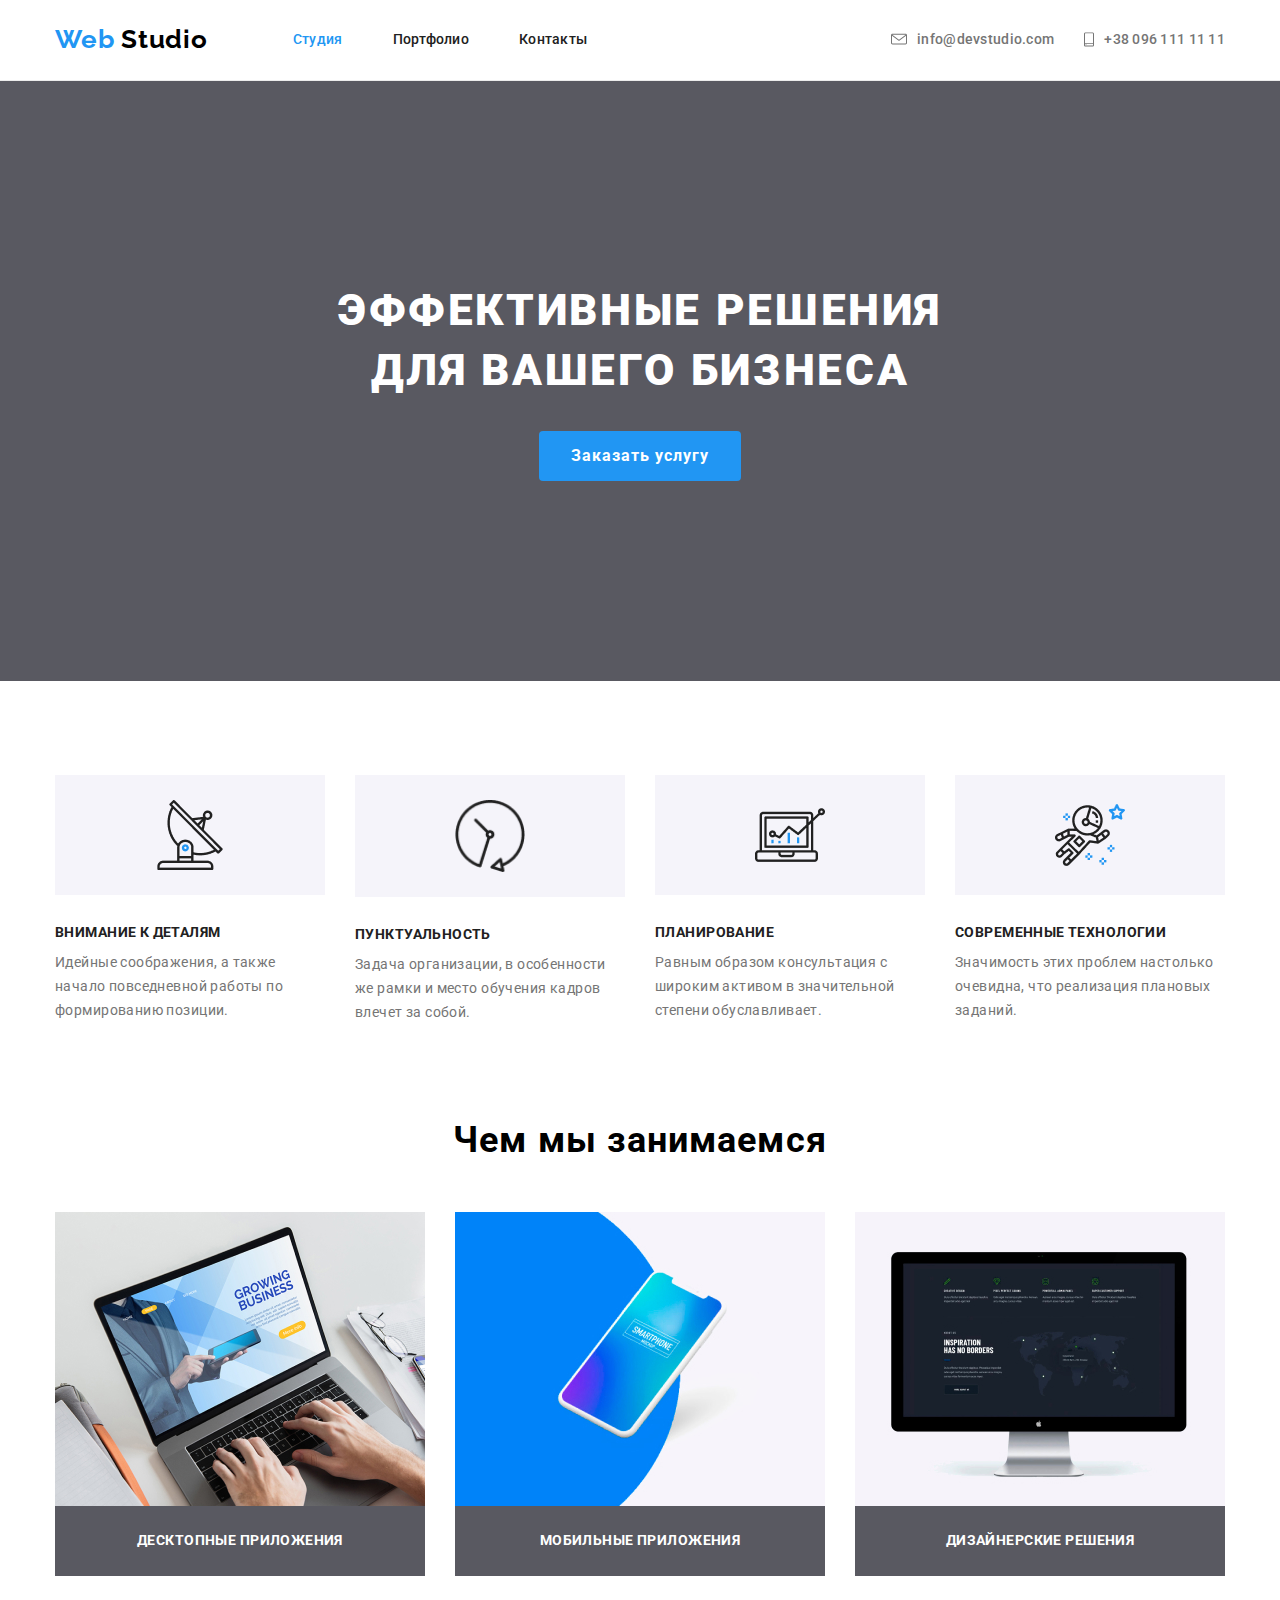
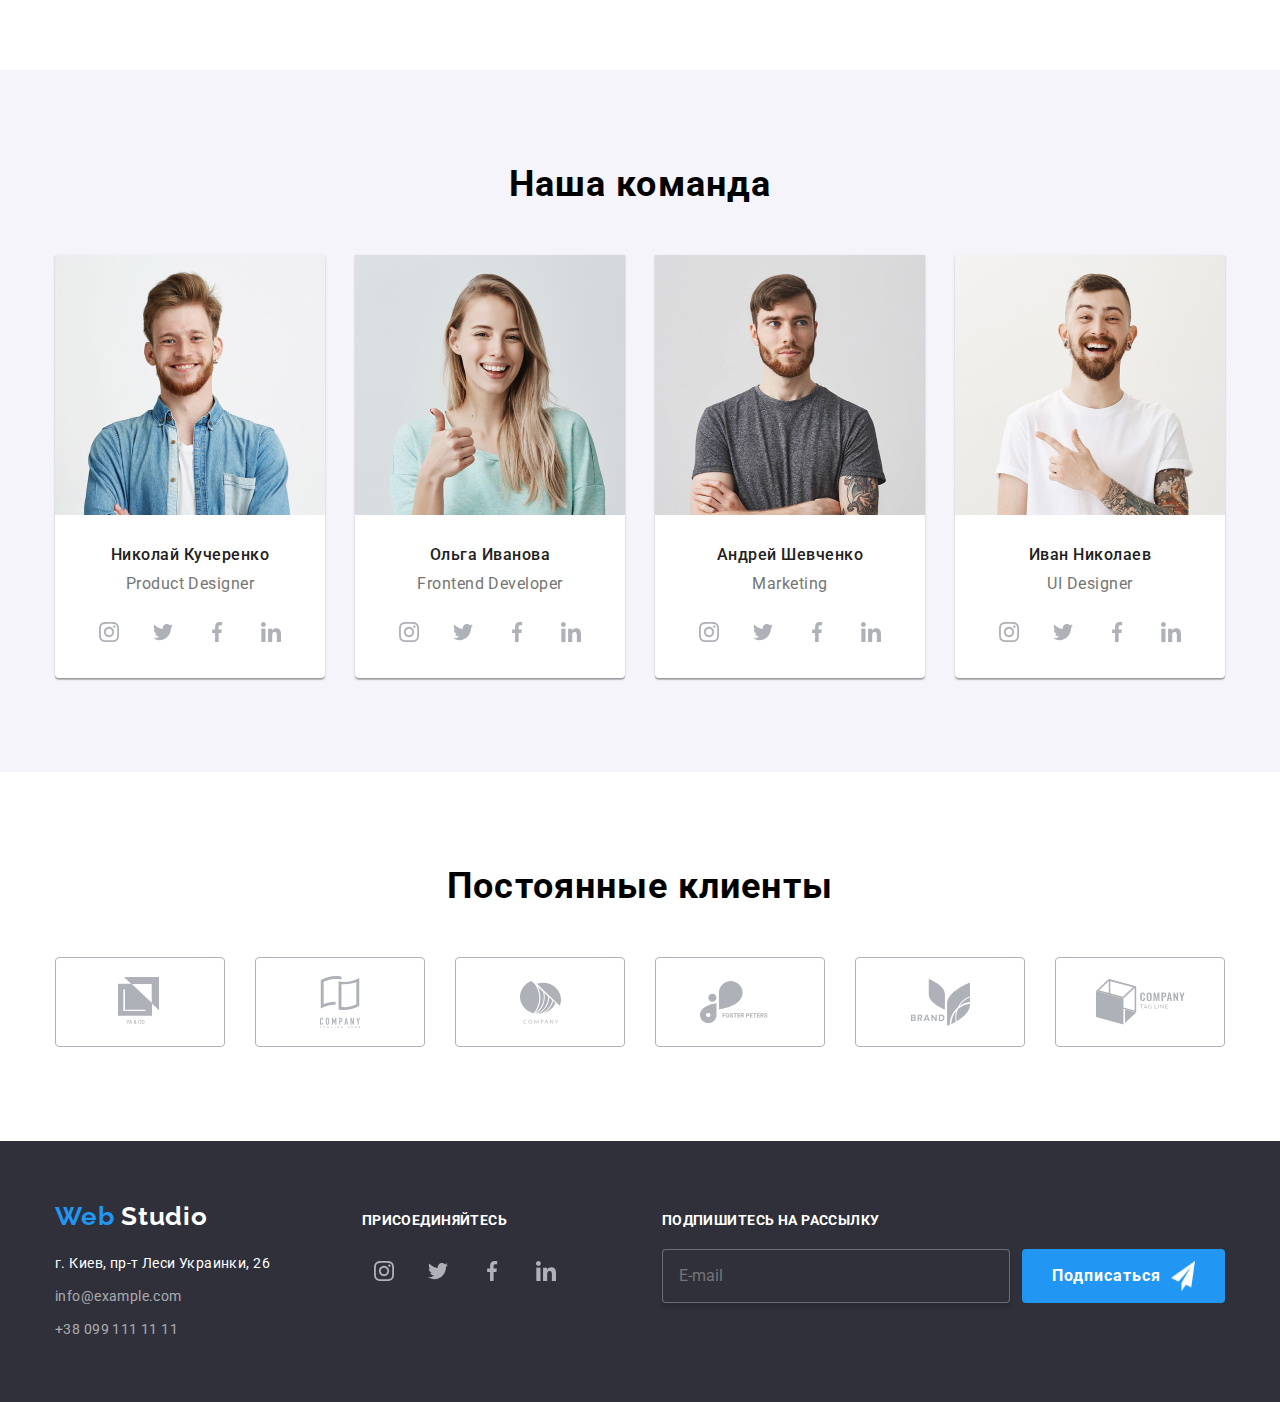
==== index.html @ 5682bfa0 "init with hw-03" ====
<!DOCTYPE html>
<html lang="ru">
  <head>
    <meta charset="UTF-8" />
    <meta name="viewport" content="width=device-width, initial-scale=1.0" />
    <title>Веб-студия</title>
    <link
      href="https://fonts.googleapis.com/css2?family=Raleway:wght@700&family=Roboto:wght@400;500;700;900&display=swap"
      rel="stylesheet"
    />
    <link
      rel="stylesheet"
      href="https://cdnjs.cloudflare.com/ajax/libs/modern-normalize/0.7.0/modern-normalize.min.css"
    />
    <!-- <link rel="stylesheet" href="./css/normalize.css" /> -->
    <link rel="stylesheet" href="./css/styles.css" />
  </head>
  <body>
    <!-- ANCHOR Шапка сайта -->
    <header class="page-header">
      <div class="container">
        <nav class="nav">
          <a class="logo" href="./index.html" lang="en"
            ><span class="begin">Web</span><span class="end"> Studio</span></a
          >
          <ul class="site list">
            <li class="item">
              <a class="link current" href="./index.html">Студия</a>
            </li>
            <li class="item">
              <a class="link" href="./portfolio.html">Портфолио</a>
            </li>
            <li class="item"><a class="link" href="#">Контакты</a></li>
          </ul>
        </nav>
        <div class="contacts-list">
          <ul class="list">
            <li class="address-item">
              <address>
                <a class="link contacts" href="mailto:info@devstudio.com">
                  <img
                    class="address-icon"
                    src="./images/nav/envelope.svg"
                    alt="Почта"
                  />
                  info@devstudio.com
                </a>
              </address>
            </li>
            <li class="address-item">
              <address>
                <a class="link contacts" href="tel:+380961111111">
                  <img
                    class="address-icon"
                    src="./images/nav/smartphone.svg"
                    alt="Телефон"
                  />
                  +38 096 111 11 11
                </a>
              </address>
            </li>
          </ul>
        </div>
      </div>
    </header>

    <main>
      <!-- ANCHOR Герой -->
      <section class="hero">
        <div>
          <h1 class="hero-title">
            Эффективные решения<br />
            для вашего бизнеса
          </h1>

          <div class="btn-order">
            <a class="btn" href="#">Заказать услугу</a>
          </div>
        </div>
      </section>

      <!-- ANCHOR Особенности -->
      <section class="feature">
        <h2 hidden>Особеннности</h2>
        <ul class="list">
          <li class="item">
            <div class="container-icon">
              <img
                src="./images/features/antenna.png"
                alt="Антена"
                width="70"
                height="70"
              />
            </div>

            <h3 class="title">Внимание к деталям</h3>
            <p class="desc">
              Идейные соображения, а также начало повседневной работы по
              формированию позиции.
            </p>
          </li>
          <li class="item">
            <div class="container-icon">
              <img
                src="./images/features/vector.png"
                alt="Вектор времени"
                width="70"
                height="70"
              />
            </div>

            <h3 class="title">Пунктуальность</h3>
            <p class="desc">
              Задача организации, в особенности же рамки и место обучения кадров
              влечет за собой.
            </p>
          </li>
          <li class="item">
            <div class="container-icon">
              <img
                src="./images/features/diagram.png"
                alt="Диаграмма"
                width="70"
                height="70"
              />
            </div>

            <h3 class="title">Планирование</h3>
            <p class="desc">
              Равным образом консультация с широким активом в значительной
              степени обуславливает.
            </p>
          </li>
          <li class="item">
            <div class="container-icon">
              <img
                src="./images/features/astronaut.png"
                alt="Астронавт"
                width="70"
                height="70"
              />
            </div>

            <h3 class="title">Современные технологии</h3>
            <p class="desc">
              Значимость этих проблем настолько очевидна, что реализация
              плановых заданий.
            </p>
          </li>
        </ul>
      </section>

      <!-- ANCHOR Чем мы занимаемся -->
      <section class="what-we-do section">
        <h2 class="title">Чем мы занимаемся</h2>
        <ul class="list">
          <li class="item">
            <a class="link" href="#">
              <img
                src="./images/projects/desctop.jpg"
                alt="Человек работающий за портативным компьютером"
              />
              <h3 class="caption">Десктопные приложения</h3>
            </a>
          </li>
          <li class="item">
            <a class="link" href="#">
              <img src="./images/projects/mobile.jpg" alt="Смартфон" />
              <h3 class="caption">Мобильные приложения</h3>
            </a>
          </li>
          <li class="item">
            <a class="link" href="#">
              <img
                src="./images/projects/design.jpg"
                alt="Монитор с изображением макета"
              />
              <h3 class="caption">Дизайнерские решения</h3>
            </a>
          </li>
        </ul>
      </section>

      <!-- ANCHOR Наша команда -->
      <section class="our-team section">
        <div class="container">
          <h2 class="title">Наша команда</h2>
          <ul class="list">
            <li class="item-member">
              <img
                class="photo"
                src="./images/team/kucherenko.jpg"
                alt="Фото участника команды"
                width="270"
                height="260"
              />
              <p class="name">Николай Кучеренко</p>
              <p class="occupation" lang="en">Product Designer</p>
              <ul class="networks list">
                <li class="item">
                  <a href="#">
                    <img
                      class="network-icon"
                      src="./images/temp-icons/instagram.svg"
                      alt="Иконка инстаграм"
                    />
                  </a>
                </li>
                <li class="item">
                  <a href="#">
                    <img
                      class="network-icon"
                      src="./images/temp-icons/twitter.svg"
                      alt="Иконка твиттер"
                    />
                  </a>
                </li>
                <li class="item">
                  <a href="#">
                    <img
                      class="network-icon"
                      src="./images/temp-icons/facebook.svg"
                      alt="Иконка фейсбук"
                    />
                  </a>
                </li>
                <li class="item">
                  <a href="#">
                    <img
                      class="network-icon"
                      src="./images/temp-icons/linkedin.svg"
                      alt="Иконка линкедин"
                    />
                  </a>
                </li>
              </ul>
            </li>
            <li class="item-member">
              <img
                class="photo"
                src="./images/team/ivanova.jpg"
                alt="Фото участника команды"
                width="270"
                height="260"
              />
              <p class="name">Ольга Иванова</p>
              <p class="occupation" lang="en">Frontend Developer</p>
              <ul class="networks list">
                <li class="item">
                  <a href="#">
                    <img
                      class="network-icon"
                      src="./images/temp-icons/instagram.svg"
                      alt="Иконка инстаграм"
                    />
                  </a>
                </li>
                <li class="item">
                  <a href="#">
                    <img
                      class="network-icon"
                      src="./images/temp-icons/twitter.svg"
                      alt="Иконка твиттер"
                    />
                  </a>
                </li>
                <li class="item">
                  <a href="#">
                    <img
                      class="network-icon"
                      src="./images/temp-icons/facebook.svg"
                      alt="Иконка фейсбук"
                    />
                  </a>
                </li>
                <li class="item">
                  <a href="#">
                    <img
                      class="network-icon"
                      src="./images/temp-icons/linkedin.svg"
                      alt="Иконка линкедин"
                    />
                  </a>
                </li>
              </ul>
            </li>
            <li class="item-member">
              <img
                class="photo"
                src="./images/team/shevchenko.jpg"
                alt="Фото участника команды"
                width="270"
                height="260"
              />
              <p class="name">Андрей Шевченко</p>
              <p class="occupation" lang="en">Marketing</p>
              <ul class="networks list">
                <li class="item">
                  <a href="#">
                    <img
                      class="network-icon"
                      src="./images/temp-icons/instagram.svg"
                      alt="Иконка инстаграм"
                    />
                  </a>
                </li>
                <li class="item">
                  <a href="#">
                    <img
                      class="network-icon"
                      src="./images/temp-icons/twitter.svg"
                      alt="Иконка твиттер"
                    />
                  </a>
                </li>
                <li class="item">
                  <a href="#">
                    <img
                      class="network-icon"
                      src="./images/temp-icons/facebook.svg"
                      alt="Иконка фейсбук"
                    />
                  </a>
                </li>
                <li class="item">
                  <a href="#">
                    <img
                      class="network-icon"
                      src="./images/temp-icons/linkedin.svg"
                      alt="Иконка линкедин"
                    />
                  </a>
                </li>
              </ul>
            </li>
            <li class="item-member">
              <img
                class="photo"
                src="./images/team/nikolaev.jpg"
                alt="Фото участника команды"
                width="270"
                height="260"
              />
              <p class="name">Иван Николаев</p>
              <p class="occupation" lang="en">UI Designer</p>
              <ul class="networks list">
                <li class="item">
                  <a href="#">
                    <img
                      class="network-icon"
                      src="./images/temp-icons/instagram.svg"
                      alt="Иконка инстаграм"
                    />
                  </a>
                </li>
                <li class="item">
                  <a href="#">
                    <img
                      class="network-icon"
                      src="./images/temp-icons/twitter.svg"
                      alt="Иконка твиттер"
                    />
                  </a>
                </li>
                <li class="item">
                  <a href="#">
                    <img
                      class="network-icon"
                      src="./images/temp-icons/facebook.svg"
                      alt="Иконка фейсбук"
                    />
                  </a>
                </li>
                <li class="item">
                  <a href="#">
                    <img
                      class="network-icon"
                      src="./images/temp-icons/linkedin.svg"
                      alt="Иконка линкедин"
                    />
                  </a>
                </li>
              </ul>
            </li>
          </ul>
        </div>
      </section>

      <!-- ANCHOR Постоянные клиенты -->
      <section class="customers section">
        <h2 class="title">Постоянные клиенты</h2>
        <ul class="list">
          <li class="logo-icon">
            <a class="link" href="#">
              <img
                src="./images/clients-logos/logo1.svg"
                alt="Лого клиента 1"
              />
            </a>
          </li>
          <li class="logo-icon">
            <a class="link" href="#">
              <img
                src="./images/clients-logos/logo2.svg"
                alt="Лого клиента 2"
              />
            </a>
          </li>
          <li class="logo-icon">
            <a class="link" href="#">
              <img
                src="./images/clients-logos/logo3.svg"
                alt="Лого клиента 3"
              />
            </a>
          </li>
          <li class="logo-icon">
            <a class="link" href="#">
              <img
                src="./images/clients-logos/logo4.svg"
                alt="Лого клиента 4"
              />
            </a>
          </li>
          <li class="logo-icon">
            <a class="link" href="#">
              <img
                src="./images/clients-logos/logo5.svg"
                alt="Лого клиента 5"
              />
            </a>
          </li>
          <li class="logo-icon">
            <a class="link" href="#">
              <img
                src="./images/clients-logos/logo6.svg"
                alt="Лого клиента 6"
              />
            </a>
          </li>
        </ul>
      </section>
    </main>

    <!-- ANCHOR Футер -->
    <footer class="page-footer">
      <div class="container">
        <div class="address-container">
          <a class="logo" href="./index.html" lang="en">
            <span class="begin">Web</span>
            <span class="end-light"> Studio</span>
          </a>
          <address>
            <p>
              <a
                class="address"
                href="https://www.google.com/maps/place/%D0%B1%D1%83%D0%BB.+%D0%9B%D0%B5%D1%81%D0%B8+%D0%A3%D0%BA%D1%80%D0%B0%D0%B8%D0%BD%D0%BA%D0%B8,+26,+%D0%9A%D0%B8%D0%B5%D0%B2,+02000/@50.4265807,30.5361971,17z/data=!3m1!4b1!4m5!3m4!1s0x40d4cf0e033ecbe9:0x57a4dffefec77da0!8m2!3d50.4265807!4d30.5383858"
              >
                г. Киев, пр-т Леси Украинки, 26 </a
              ><br />
              <a class="e-mail" href="mailto:info@devstudio.com"
                >info@example.com </a
              ><br />
              <a class="phone" href="tel:+380961111111">+38 099 111 11 11</a>
            </p>
          </address>
        </div>
        <div class="connect-container">
          <p class="connect">присоединяйтесь</p>
          <ul class="networks list">
            <li class="item">
              <a href="#">
                <img
                  class="network-icon"
                  src="./images/temp-icons/instagram.svg"
                  alt="Иконка инстаграм"
                />
              </a>
            </li>
            <li class="item">
              <a href="#">
                <img
                  class="network-icon"
                  src="./images/temp-icons/twitter.svg"
                  alt="Иконка твиттер"
                />
              </a>
            </li>
            <li class="item">
              <a href="#">
                <img
                  class="network-icon"
                  src="./images/temp-icons/facebook.svg"
                  alt="Иконка фейсбук"
                />
              </a>
            </li>
            <li class="item">
              <a href="#">
                <img
                  class="network-icon"
                  src="./images/temp-icons/linkedin.svg"
                  alt="Иконка линкедин"
                />
              </a>
            </li>
          </ul>
        </div>
        <div class="describe-container">
          <p class="describe">Подпишитесь на рассылку</p>
          <div class="form-container">
            <form class="form" action="#">
              <input
                class="email"
                type="email"
                name="email"
                placeholder="E-mail"
              />
              <button class="btn">
                <span class="text">Подписаться</span>

                <img
                  class="send-icon"
                  src="./images/buttons/icon-send.png"
                  alt=""
                  width="24"
                  height="24"
                />
              </button>
            </form>
          </div>
        </div>
      </div>
    </footer>
  </body>
</html>
---- css/styles.css ----
:root {
  --primary-text-color: #212121;
  --accent-color: #2196f3;
  --contacts-color: #757575;
  --btn-text-color: #ffffff;

  --hero-bg: rgba(47, 48, 58, 0.8);
  --feature-item-bg: #f5f4fa;
  --caption-bg: rgba(47, 48, 58, 0.8);
  --our-team-bg: #f5f4fa;
  --border-logo-color: #afb1b8;

  --footer-bg: #2f303a;
  --footer-contacts-color: rgba(255, 255, 255, 0.6);

  /* Portfolio page*/
  --btn-bg: #f5f4fa;
  --item-desc-bg: rgba(33, 150, 243, 0.9);
  --border-container: #eeeeee;

  /* fonts */
  --font-logo: 'Raleway', sans-serif;
  --font-main: 'Roboto', sans-serif;
  /* --font-main: -apple-system, BlinkMacSystemFont, avenir next, avenir,
    helvetica neue, helvetica, Ubuntu, Roboto, noto, segoe ui, arial, sans-serif; */
}

html {
  box-sizing: border-box;
}

*,
*::before,
*::after {
  box-sizing: inherit;
  margin: 0;
  padding: 0;
}

body {
  background-color: #ffffff;

  font-family: var(--font-main);
}

img {
  display: block;
  max-width: 100%;
  height: auto;
}

address {
  font-style: normal;
}

.list {
  list-style: none;
}

/* ANCHOR Шапка сайта */
.page-header {
  margin-bottom: 0px;
  border-bottom: 1px solid #ececec;
}

.page-header .container {
  width: 1200px;
  height: 80px;
  margin-left: auto;
  margin-right: auto;
  padding-left: 15px;
  padding-right: 15px;
  padding-top: 24px;
  padding-bottom: 25px;
  display: flex;
  justify-content: space-between;
}

.nav {
  display: flex;
  align-items: center;
}

.list {
  display: flex;
}

.link {
  display: block;

  text-decoration: none;
}

.logo {
  display: inline-block;
  margin-right: 85px;

  font-family: var(--font-logo);
  font-weight: 700;
  font-size: 26px;
  line-height: 1.19;
  letter-spacing: 0.03em;
  text-decoration: none;
}

.logo .begin {
  color: var(--accent-color);
}
.logo .end {
  color: #000000;
}

.logo .end-light {
  color: #ffffff;
}

.site .link {
  padding-top: 32px;
  padding-bottom: 32px;
}

.site .item:not(:last-child) {
  margin-right: 50px;
}

.contacts-list {
  display: flex;
  justify-content: space-between;
  align-items: center;
}

.address-icon {
  padding-right: 10px;
}

.address-item:not(:last-child) {
  margin-right: 30px;
}

.link.contacts {
  padding-top: 32px;
  padding-bottom: 32px;
  display: flex;
}

.link,
.contacts {
  font-weight: 500;
  font-size: 14px;
  line-height: 1.14;
  letter-spacing: 0.02em;

  color: var(--primary-text-color);
}

.nav .link:hover,
.nav .link:focus,
.nav .link.current,
.contacts:hover,
.contacts:focus {
  color: var(--accent-color);
}

.contacts {
  color: var(--contacts-color);
}

/* ANCHOR Герой */
.hero {
  height: 600px;
  margin-top: 0;
  margin-bottom: 0;
  display: flex;
  flex-direction: column;
  justify-content: center;

  background-color: var(--hero-bg);
}

.hero-title {
  margin-top: 0;
  margin-bottom: 30px;
  color: #ffffff;

  font-weight: 900;
  font-size: 44px;
  line-height: 1.36;
  text-align: center;
  letter-spacing: 0.06em;
  text-transform: uppercase;
}

.btn {
  padding: 10px 32px;
  border-radius: 4px;
  min-width: 200px;

  color: var(--btn-text-color);
  background-color: var(--accent-color);

  font-weight: 700;
  font-size: 16px;
  line-height: 1.87;
  text-align: center;
  letter-spacing: 0.06em;
  text-decoration: none;
}

.btn-order {
  display: flex;
  justify-content: center;
}

/* ANCHOR Особенности */
.section {
  padding: 94px 0px;
}

.feature {
  padding-top: 94px;
}

.feature .list,
.section .list {
  display: flex;
  justify-content: center;
}

.feature .item {
  width: 270px;
  height: 251px;

  background-color: white;
}

/* margin-right for 4 sections items */
.feature .item:not(:last-child),
.what-we-do .item:not(:last-child),
.our-team .item-member:not(:last-child),
.customers .logo-icon:not(:last-child) {
  margin-right: 30px;
}

.feature .container-icon {
  margin-bottom: 30px;
  padding: 25px 100px;

  background-color: var(--feature-item-bg);
}

.feature .title {
  margin-bottom: 10px;

  font-weight: 700;
  font-size: 14px;
  line-height: 1.14;
  letter-spacing: 0.03em;
  text-transform: uppercase;

  color: var(--primary-text-color);
}

.feature .desc {
  color: var(--contacts-color);

  font-size: 14px;
  line-height: 1.71;
  letter-spacing: 0.03em;
}

/* ANCHOR Чем мы занимаемся */
.what-we-do .title {
  margin-bottom: 50px;
}

.what-we-do .caption {
  padding: 27px;
}

.what-we-do .caption {
  color: #ffffff;
  background-color: var(--caption-bg);
}

.what-we-do > .title,
.our-team .title,
.customers > .title {
  margin-bottom: 50px;

  font-weight: 700;
  font-size: 36px;
  line-height: 1.16;
  text-align: center;
  letter-spacing: 0.03em;
}

.caption {
  font-weight: 700;
  font-size: 14px;
  line-height: 1.14;
  text-align: center;
  letter-spacing: 0.03em;
  text-transform: uppercase;
}

/* ANCHOR Наша команда */ /* и часть Портфолио Все */
.our-team .item-member {
  padding-bottom: 24px;
  box-shadow: 0px 2px 1px rgba(0, 0, 0, 0.2), 0px 1px 1px rgba(0, 0, 0, 0.14),
    0px 1px 3px rgba(0, 0, 0, 0.12);
  border-radius: 0px 0px 4px 4px;

  background-color: #ffffff;
}

.item-member > .photo {
  margin-bottom: 30px;
}

.item-member > .name {
  margin-bottom: 10px;
}

.item-member > .occupation {
  margin-bottom: 16px;
}

.networks > .item:not(:last-child) {
  margin-right: 10px;
}

.network-icon {
  padding: 12px 12px;
}

.our-team {
  background-color: var(--our-team-bg);
}

.name,
.list-all .project-name {
  color: var(--primary-text-color);
}

.name {
  font-weight: 500;
  font-size: 16px;
  line-height: 1.19;
  text-align: center;
  letter-spacing: 0.03em;
}

.list-all .project-name {
  font-weight: 700;
  font-size: 18px;
  line-height: 2;
  letter-spacing: 0.06em;
}

.occupation,
.list-all .project-type {
  color: var(--contacts-color);

  font-size: 16px;
  line-height: 1.19;
  letter-spacing: 0.03em;
}

.occupation {
  text-align: center;
}

.list-all .project-type {
  line-height: 1.88;
}

.network-icon:hover {
  background-color: var(--accent-color);
}

/* ANCHOR Постоянные клиенты */
.customers .logo-icon {
  width: 170px;
  height: 90px;
  display: flex;
  justify-content: center;
  align-items: center;

  border: 1px solid var(--border-logo-color);
  border-radius: 4px;
}

/* ANCHOR Футер */
.page-footer .container {
  width: 1200px;
  margin-left: auto;
  margin-right: auto;
  padding-right: 15px;
  padding-left: 15px;
  display: flex;
}

.page-footer .address-container {
  margin-top: 60px;
  margin-right: 69px;
  margin-bottom: 60px;
}

.page-footer .connect-container {
  margin-top: 72px;
  margin-right: 94px;
  margin-bottom: 100px;
}

.page-footer .describe-container {
  margin-top: 72px;
  margin-bottom: 94px;
  flex-grow: 1;
}

.page-footer .logo {
  margin-bottom: 20px;
}

.page-footer .address,
.page-footer .e-mail {
  display: inline-block;
  margin-bottom: 9px;
}

.page-footer .connect,
.page-footer .describe {
  margin-bottom: 20px;
}

.page-footer .btn {
  padding-left: 28px;
  padding-right: 28px;
  border-radius: 4px;
  border-color: transparent;

  display: flex;
  align-content: center;
}

.page-footer .btn > .text {
  margin-right: 10px;
}

.page-footer .form {
  display: flex;
}

.email {
  padding-left: 16px;
  display: inline-block;
  flex-grow: 1;

  border: 1px solid rgba(255, 255, 255, 0.3);
  box-shadow: 0px 4px 4px rgba(0, 0, 0, 0.15);
  border-radius: 4px;
}

.form .email {
  margin-right: 12px;
}

.page-footer {
  background-color: var(--footer-bg);
}

footer .address,
.connect,
.describe {
  color: #ffffff;
}

footer .e-mail,
footer .phone {
  color: var(--footer-contacts-color);
}

footer .address,
footer .e-mail,
footer .phone {
  font-size: 14px;
  line-height: 1.71;
  letter-spacing: 0.03em;
  text-decoration: none;
}

.connect,
.describe {
  font-weight: 700;
  font-size: 14px;
  line-height: 1.14;
  letter-spacing: 0.03em;
  text-transform: uppercase;
}

.email {
  background-color: var(--footer-bg);
}

/* ANCHOR Portfolio page */
.portfolio {
  padding: 94px 0px;
  display: flex;
  flex-direction: column;
  align-items: center;
}

.filter-nav {
  margin-bottom: 50px;
  display: flex;
  justify-content: center;
}

.filter-nav .item.item:not(:last-child) {
  margin-right: 8px;
}

.filter-btn {
  display: inline-block;
  padding: 6px 22px;
  border: 1px solid transparent;
  border-radius: 4px;

  font-weight: 500;
  font-size: 16px;
  line-height: 1.62;

  text-align: center;
  letter-spacing: 0.03em;

  color: var(--primary-text-color);
  background-color: var(--btn-bg);
}

.filter-nav .filter-btn:hover,
.filter-nav .filter-btn:active,
.filter-btn.current {
  color: var(--btn-text-color);
  background-color: var(--accent-color);
}

.all-container {
  width: 1200px;
  padding-left: 15px;
  padding-right: 15px;
}

.portfolio .list-all {
  display: flex;
  flex-wrap: wrap;
}

.portfolio .list-all .item {
  outline: 1px solid var(--border-container);
}

.list-all .item:nth-child(3n + 1),
.list-all .item:nth-child(3n + 2) {
  margin-right: 30px;
}

.list-all .item:nth-last-child(n + 4) {
  margin-bottom: 30px;
}

.description-container {
  padding: 20px 24px;
}

.project-name {
  margin-bottom: 4px;
}

.list-all .details {
  color: var(--btn-text-color);
  background-color: var(--item-desc-bg);
}
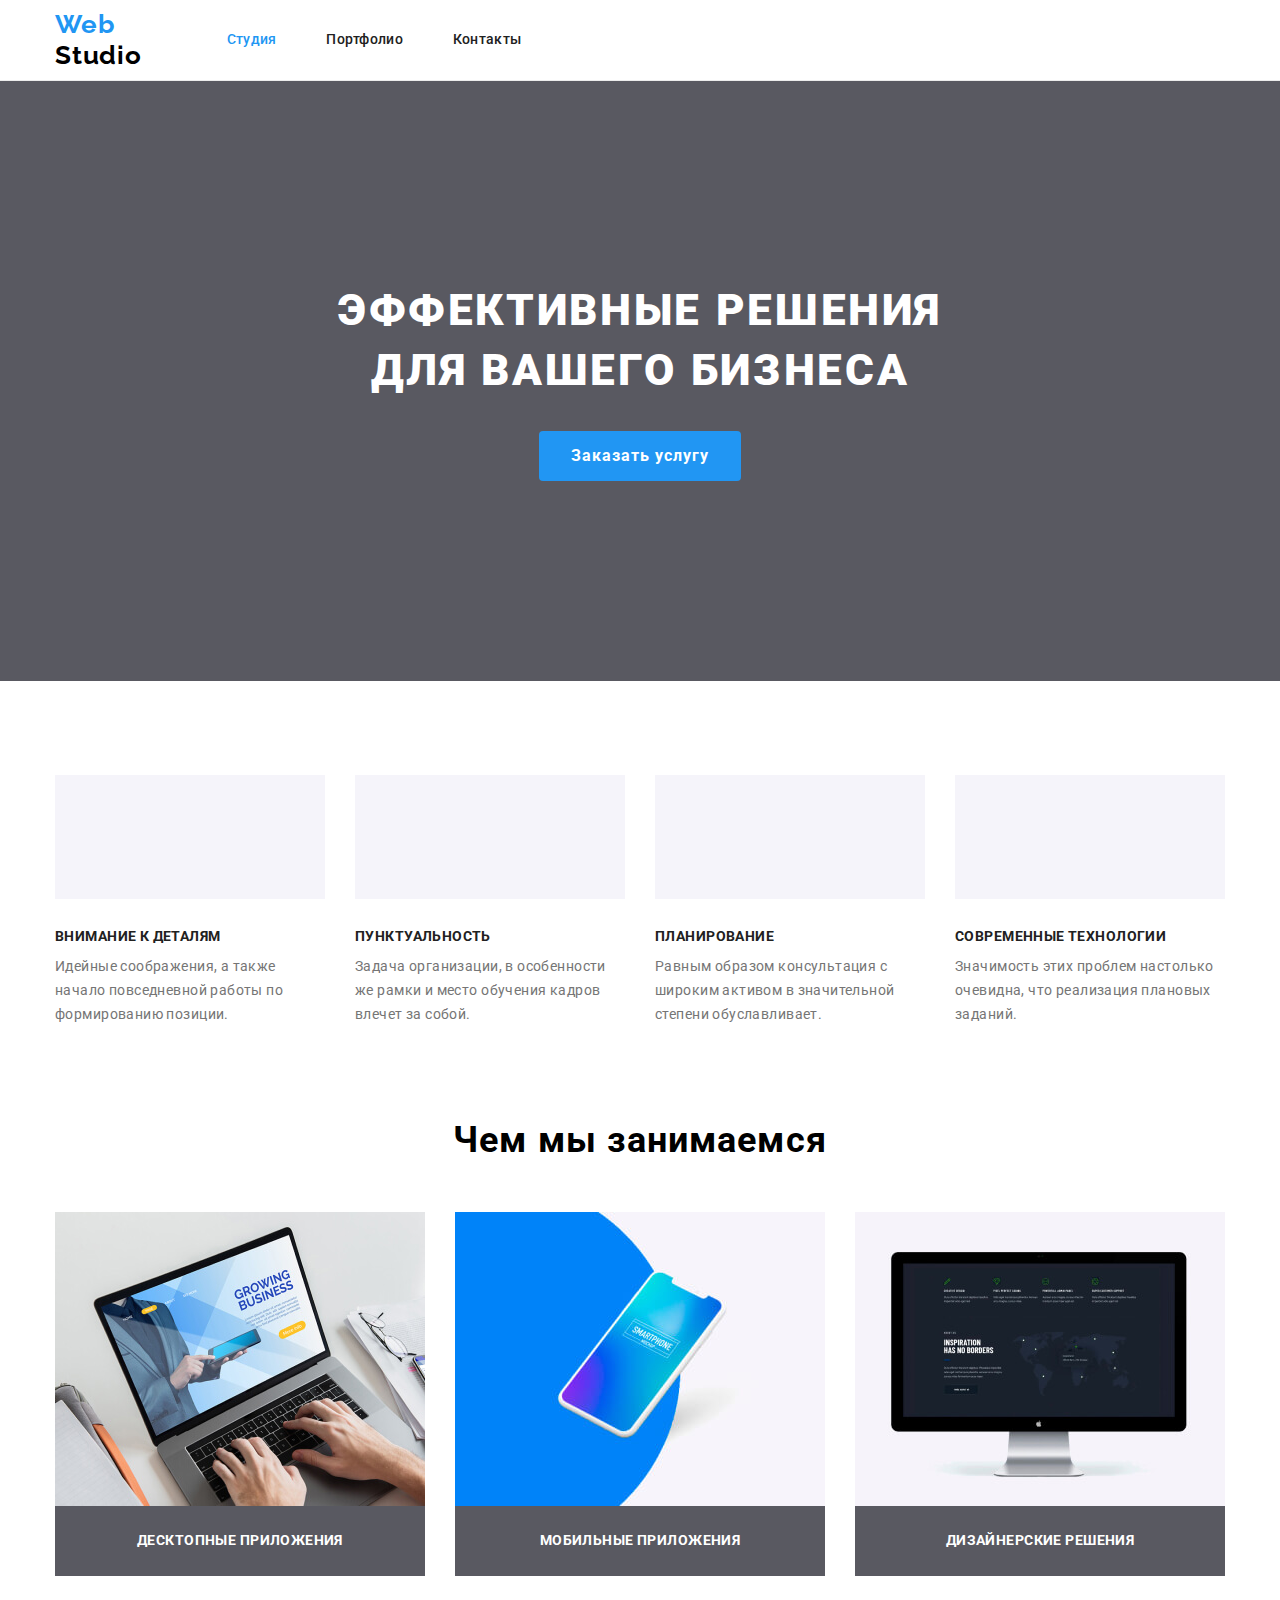
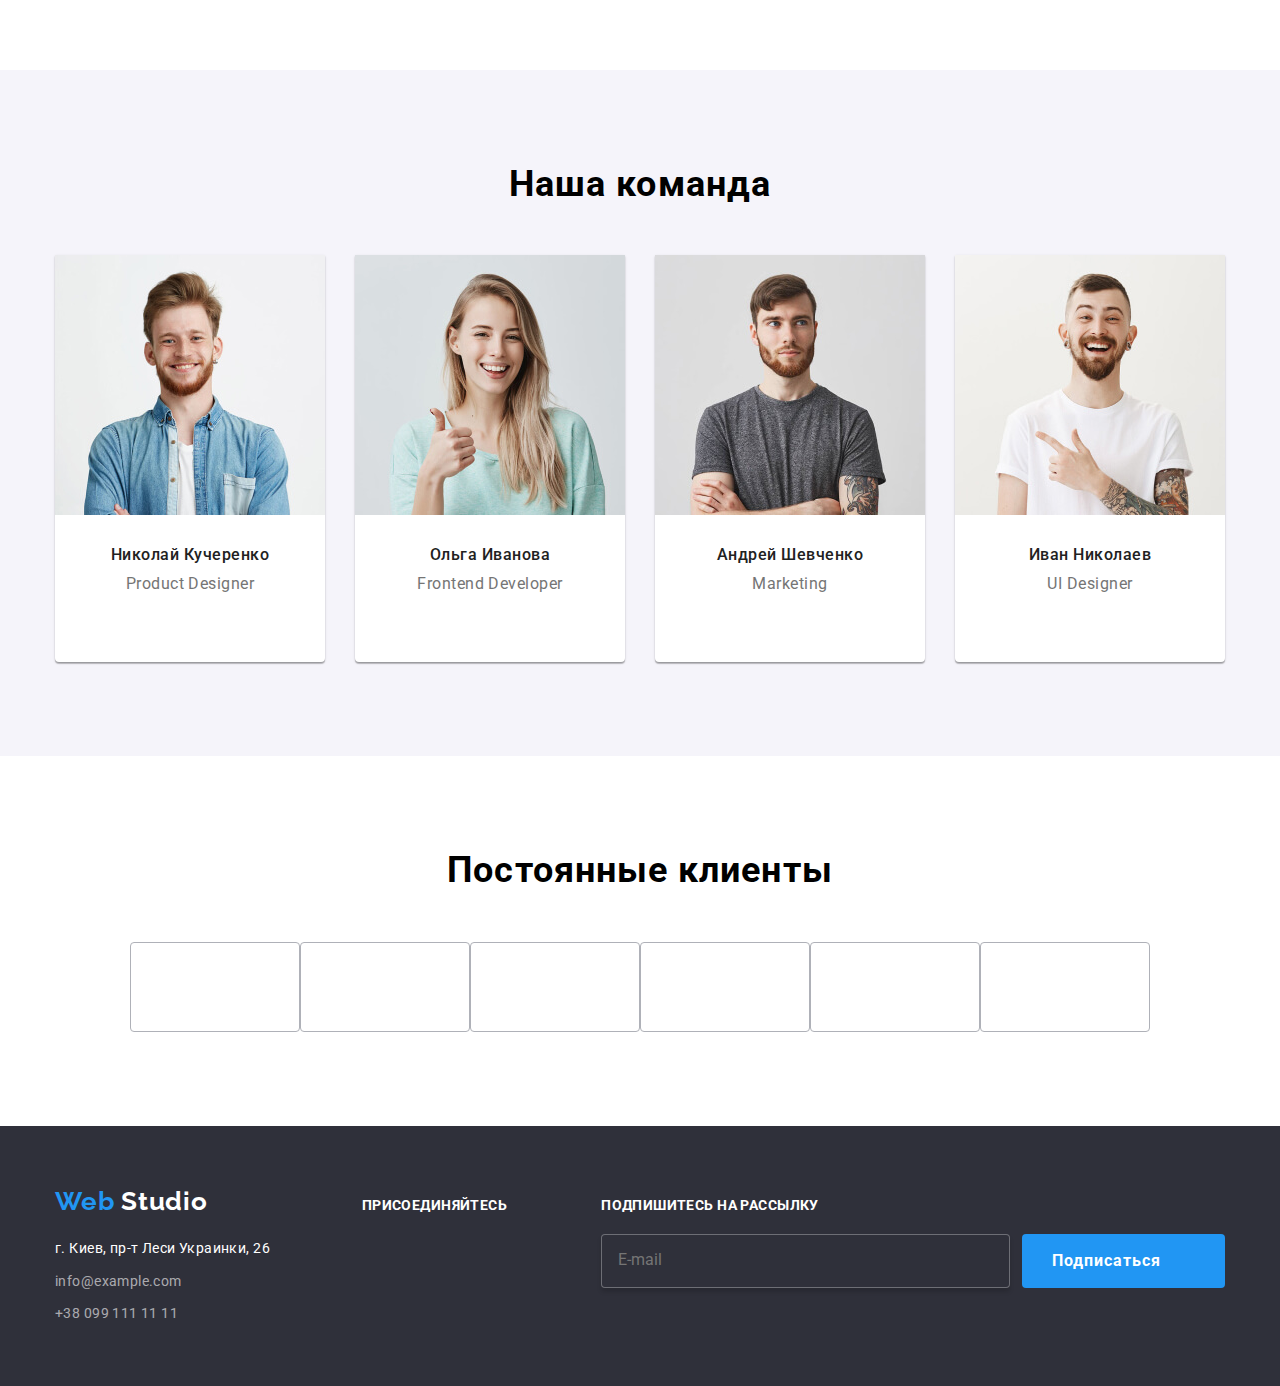
==== commit 49c20c05: "icons svg instead img" ====
--- a/index.html
+++ b/index.html
@@ -30,7 +30,9 @@
             <li class="item">
               <a class="link" href="./portfolio.html">Портфолио</a>
             </li>
-            <li class="item"><a class="link" href="#">Контакты</a></li>
+            <li class="item">
+              <a class="link" href="#">Контакты</a>
+            </li>
           </ul>
         </nav>
         <div class="contacts-list">
@@ -38,11 +40,9 @@
             <li class="address-item">
               <address>
                 <a class="link contacts" href="mailto:info@devstudio.com">
-                  <img
-                    class="address-icon"
-                    src="./images/nav/envelope.svg"
-                    alt="Почта"
-                  />
+                  <svg class="address-icon">
+                    <use href="../images/sprite.svg#envelope"></use>
+                  </svg>
                   info@devstudio.com
                 </a>
               </address>
@@ -50,11 +50,9 @@
             <li class="address-item">
               <address>
                 <a class="link contacts" href="tel:+380961111111">
-                  <img
-                    class="address-icon"
-                    src="./images/nav/smartphone.svg"
-                    alt="Телефон"
-                  />
+                  <svg class="address-icon">
+                    <use href="../images/sprite.svg#smartphone"></use>
+                  </svg>
                   +38 096 111 11 11
                 </a>
               </address>
@@ -85,12 +83,9 @@
         <ul class="list">
           <li class="item">
             <div class="container-icon">
-              <img
-                src="./images/features/antenna.png"
-                alt="Антена"
-                width="70"
-                height="70"
-              />
+              <svg width="70" height="70">
+                <use href="../images/sprite.svg#antenna"></use>
+              </svg>
             </div>
 
             <h3 class="title">Внимание к деталям</h3>
@@ -101,12 +96,9 @@
           </li>
           <li class="item">
             <div class="container-icon">
-              <img
-                src="./images/features/vector.png"
-                alt="Вектор времени"
-                width="70"
-                height="70"
-              />
+              <svg width="70" height="70">
+                <use href="../images/sprite.svg#clock"></use>
+              </svg>
             </div>
 
             <h3 class="title">Пунктуальность</h3>
@@ -117,12 +109,9 @@
           </li>
           <li class="item">
             <div class="container-icon">
-              <img
-                src="./images/features/diagram.png"
-                alt="Диаграмма"
-                width="70"
-                height="70"
-              />
+              <svg width="70" height="70">
+                <use href="../images/sprite.svg#diagram"></use>
+              </svg>
             </div>
 
             <h3 class="title">Планирование</h3>
@@ -133,12 +122,9 @@
           </li>
           <li class="item">
             <div class="container-icon">
-              <img
-                src="./images/features/astronaut.png"
-                alt="Астронавт"
-                width="70"
-                height="70"
-              />
+              <svg width="70" height="70">
+                <use href="../images/sprite.svg#astronaut"></use>
+              </svg>
             </div>
 
             <h3 class="title">Современные технологии</h3>
@@ -199,38 +185,30 @@
               <ul class="networks list">
                 <li class="item">
                   <a href="#">
-                    <img
-                      class="network-icon"
-                      src="./images/temp-icons/instagram.svg"
-                      alt="Иконка инстаграм"
-                    />
-                  </a>
-                </li>
-                <li class="item">
-                  <a href="#">
-                    <img
-                      class="network-icon"
-                      src="./images/temp-icons/twitter.svg"
-                      alt="Иконка твиттер"
-                    />
-                  </a>
-                </li>
-                <li class="item">
-                  <a href="#">
-                    <img
-                      class="network-icon"
-                      src="./images/temp-icons/facebook.svg"
-                      alt="Иконка фейсбук"
-                    />
-                  </a>
-                </li>
-                <li class="item">
-                  <a href="#">
-                    <img
-                      class="network-icon"
-                      src="./images/temp-icons/linkedin.svg"
-                      alt="Иконка линкедин"
-                    />
+                    <svg class="network-icon" width="20" height="20">
+                      <use href="../images/sprite.svg#instagram"></use>
+                    </svg>
+                  </a>
+                </li>
+                <li class="item">
+                  <a href="#">
+                    <svg class="network-icon" width="20" height="20">
+                      <use href="../images/sprite.svg#twitter"></use>
+                    </svg>
+                  </a>
+                </li>
+                <li class="item">
+                  <a href="#">
+                    <svg class="network-icon" width="20" height="20">
+                      <use href="../images/sprite.svg#facebook"></use>
+                    </svg>
+                  </a>
+                </li>
+                <li class="item">
+                  <a href="#">
+                    <svg class="network-icon" width="20" height="20">
+                      <use href="../images/sprite.svg#linkedin"></use>
+                    </svg>
                   </a>
                 </li>
               </ul>
@@ -248,38 +226,30 @@
               <ul class="networks list">
                 <li class="item">
                   <a href="#">
-                    <img
-                      class="network-icon"
-                      src="./images/temp-icons/instagram.svg"
-                      alt="Иконка инстаграм"
-                    />
-                  </a>
-                </li>
-                <li class="item">
-                  <a href="#">
-                    <img
-                      class="network-icon"
-                      src="./images/temp-icons/twitter.svg"
-                      alt="Иконка твиттер"
-                    />
-                  </a>
-                </li>
-                <li class="item">
-                  <a href="#">
-                    <img
-                      class="network-icon"
-                      src="./images/temp-icons/facebook.svg"
-                      alt="Иконка фейсбук"
-                    />
-                  </a>
-                </li>
-                <li class="item">
-                  <a href="#">
-                    <img
-                      class="network-icon"
-                      src="./images/temp-icons/linkedin.svg"
-                      alt="Иконка линкедин"
-                    />
+                    <svg class="network-icon" width="20" height="20">
+                      <use href="../images/sprite.svg#instagram"></use>
+                    </svg>
+                  </a>
+                </li>
+                <li class="item">
+                  <a href="#">
+                    <svg class="network-icon" width="20" height="20">
+                      <use href="../images/sprite.svg#twitter"></use>
+                    </svg>
+                  </a>
+                </li>
+                <li class="item">
+                  <a href="#">
+                    <svg class="network-icon" width="20" height="20">
+                      <use href="../images/sprite.svg#facebook"></use>
+                    </svg>
+                  </a>
+                </li>
+                <li class="item">
+                  <a href="#">
+                    <svg class="network-icon" width="20" height="20">
+                      <use href="../images/sprite.svg#linkedin"></use>
+                    </svg>
                   </a>
                 </li>
               </ul>
@@ -297,38 +267,30 @@
               <ul class="networks list">
                 <li class="item">
                   <a href="#">
-                    <img
-                      class="network-icon"
-                      src="./images/temp-icons/instagram.svg"
-                      alt="Иконка инстаграм"
-                    />
-                  </a>
-                </li>
-                <li class="item">
-                  <a href="#">
-                    <img
-                      class="network-icon"
-                      src="./images/temp-icons/twitter.svg"
-                      alt="Иконка твиттер"
-                    />
-                  </a>
-                </li>
-                <li class="item">
-                  <a href="#">
-                    <img
-                      class="network-icon"
-                      src="./images/temp-icons/facebook.svg"
-                      alt="Иконка фейсбук"
-                    />
-                  </a>
-                </li>
-                <li class="item">
-                  <a href="#">
-                    <img
-                      class="network-icon"
-                      src="./images/temp-icons/linkedin.svg"
-                      alt="Иконка линкедин"
-                    />
+                    <svg class="network-icon" width="20" height="20">
+                      <use href="../images/sprite.svg#instagram"></use>
+                    </svg>
+                  </a>
+                </li>
+                <li class="item">
+                  <a href="#">
+                    <svg class="network-icon" width="20" height="20">
+                      <use href="../images/sprite.svg#twitter"></use>
+                    </svg>
+                  </a>
+                </li>
+                <li class="item">
+                  <a href="#">
+                    <svg class="network-icon" width="20" height="20">
+                      <use href="../images/sprite.svg#facebook"></use>
+                    </svg>
+                  </a>
+                </li>
+                <li class="item">
+                  <a href="#">
+                    <svg class="network-icon" width="20" height="20">
+                      <use href="../images/sprite.svg#linkedin"></use>
+                    </svg>
                   </a>
                 </li>
               </ul>
@@ -346,38 +308,30 @@
               <ul class="networks list">
                 <li class="item">
                   <a href="#">
-                    <img
-                      class="network-icon"
-                      src="./images/temp-icons/instagram.svg"
-                      alt="Иконка инстаграм"
-                    />
-                  </a>
-                </li>
-                <li class="item">
-                  <a href="#">
-                    <img
-                      class="network-icon"
-                      src="./images/temp-icons/twitter.svg"
-                      alt="Иконка твиттер"
-                    />
-                  </a>
-                </li>
-                <li class="item">
-                  <a href="#">
-                    <img
-                      class="network-icon"
-                      src="./images/temp-icons/facebook.svg"
-                      alt="Иконка фейсбук"
-                    />
-                  </a>
-                </li>
-                <li class="item">
-                  <a href="#">
-                    <img
-                      class="network-icon"
-                      src="./images/temp-icons/linkedin.svg"
-                      alt="Иконка линкедин"
-                    />
+                    <svg class="network-icon" width="20" height="20">
+                      <use href="../images/sprite.svg#instagram"></use>
+                    </svg>
+                  </a>
+                </li>
+                <li class="item">
+                  <a href="#">
+                    <svg class="network-icon" width="20" height="20">
+                      <use href="../images/sprite.svg#twitter"></use>
+                    </svg>
+                  </a>
+                </li>
+                <li class="item">
+                  <a href="#">
+                    <svg class="network-icon" width="20" height="20">
+                      <use href="../images/sprite.svg#facebook"></use>
+                    </svg>
+                  </a>
+                </li>
+                <li class="item">
+                  <a href="#">
+                    <svg class="network-icon" width="20" height="20">
+                      <use href="../images/sprite.svg#linkedin"></use>
+                    </svg>
                   </a>
                 </li>
               </ul>
@@ -390,52 +344,52 @@
       <section class="customers section">
         <h2 class="title">Постоянные клиенты</h2>
         <ul class="list">
-          <li class="logo-icon">
-            <a class="link" href="#">
-              <img
-                src="./images/clients-logos/logo1.svg"
-                alt="Лого клиента 1"
-              />
-            </a>
-          </li>
-          <li class="logo-icon">
-            <a class="link" href="#">
-              <img
-                src="./images/clients-logos/logo2.svg"
-                alt="Лого клиента 2"
-              />
-            </a>
-          </li>
-          <li class="logo-icon">
-            <a class="link" href="#">
-              <img
-                src="./images/clients-logos/logo3.svg"
-                alt="Лого клиента 3"
-              />
-            </a>
-          </li>
-          <li class="logo-icon">
-            <a class="link" href="#">
-              <img
-                src="./images/clients-logos/logo4.svg"
-                alt="Лого клиента 4"
-              />
-            </a>
-          </li>
-          <li class="logo-icon">
-            <a class="link" href="#">
-              <img
-                src="./images/clients-logos/logo5.svg"
-                alt="Лого клиента 5"
-              />
-            </a>
-          </li>
-          <li class="logo-icon">
-            <a class="link" href="#">
-              <img
-                src="./images/clients-logos/logo6.svg"
-                alt="Лого клиента 6"
-              />
+          <li class="item">
+            <a class="link" href="#">
+              <svg class="logo-icon" width="45" height="50">
+                <title>Лого клиента 1</title>
+                <use href="../images/sprite.svg#logo1"></use>
+              </svg>
+            </a>
+          </li>
+          <li class="item">
+            <a class="link" href="#">
+              <svg class="logo-icon" width="40" height="52">
+                <title>Лого клиента 2</title>
+                <use href="../images/sprite.svg#logo2"></use>
+              </svg>
+            </a>
+          </li>
+          <li class="item">
+            <a class="link" href="#">
+              <svg class="logo-icon" width="41" height="43">
+                <title>Лого клиента 3</title>
+                <use href="../images/sprite.svg#logo3"></use>
+              </svg>
+            </a>
+          </li>
+          <li class="item">
+            <a class="link" href="#">
+              <svg class="logo-icon" width="80" height="43">
+                <title>Лого клиента 4</title>
+                <use href="../images/sprite.svg#logo4"></use>
+              </svg>
+            </a>
+          </li>
+          <li class="item">
+            <a class="link" href="#">
+              <svg class="logo-icon" width="59" height="47">
+                <title>Лого клиента 5</title>
+                <use href="../images/sprite.svg#logo5"></use>
+              </svg>
+            </a>
+          </li>
+          <li class="item">
+            <a class="link" href="#">
+              <svg class="logo-icon" width="89" height="46">
+                <title>Лого клиента 6</title>
+                <use href="../images/sprite.svg#logo6"></use>
+              </svg>
             </a>
           </li>
         </ul>
@@ -470,38 +424,30 @@
           <ul class="networks list">
             <li class="item">
               <a href="#">
-                <img
-                  class="network-icon"
-                  src="./images/temp-icons/instagram.svg"
-                  alt="Иконка инстаграм"
-                />
+                <svg class="network-icon" width="20" height="20">
+                  <use href="../images/sprite.svg#instagram"></use>
+                </svg>
               </a>
             </li>
             <li class="item">
               <a href="#">
-                <img
-                  class="network-icon"
-                  src="./images/temp-icons/twitter.svg"
-                  alt="Иконка твиттер"
-                />
+                <svg class="network-icon" width="20" height="20">
+                  <use href="../images/sprite.svg#twitter"></use>
+                </svg>
               </a>
             </li>
             <li class="item">
               <a href="#">
-                <img
-                  class="network-icon"
-                  src="./images/temp-icons/facebook.svg"
-                  alt="Иконка фейсбук"
-                />
+                <svg class="network-icon" width="20" height="20">
+                  <use href="../images/sprite.svg#facebook"></use>
+                </svg>
               </a>
             </li>
             <li class="item">
               <a href="#">
-                <img
-                  class="network-icon"
-                  src="./images/temp-icons/linkedin.svg"
-                  alt="Иконка линкедин"
-                />
+                <svg class="network-icon" width="20" height="20">
+                  <use href="../images/sprite.svg#linkedin"></use>
+                </svg>
               </a>
             </li>
           </ul>
@@ -518,14 +464,9 @@
               />
               <button class="btn">
                 <span class="text">Подписаться</span>
-
-                <img
-                  class="send-icon"
-                  src="./images/buttons/icon-send.png"
-                  alt=""
-                  width="24"
-                  height="24"
-                />
+                <svg class="icon-send" width="24" height="24">
+                  <use href="../images/sprite.svg#icon-send"></use>
+                </svg>
               </button>
             </form>
           </div>
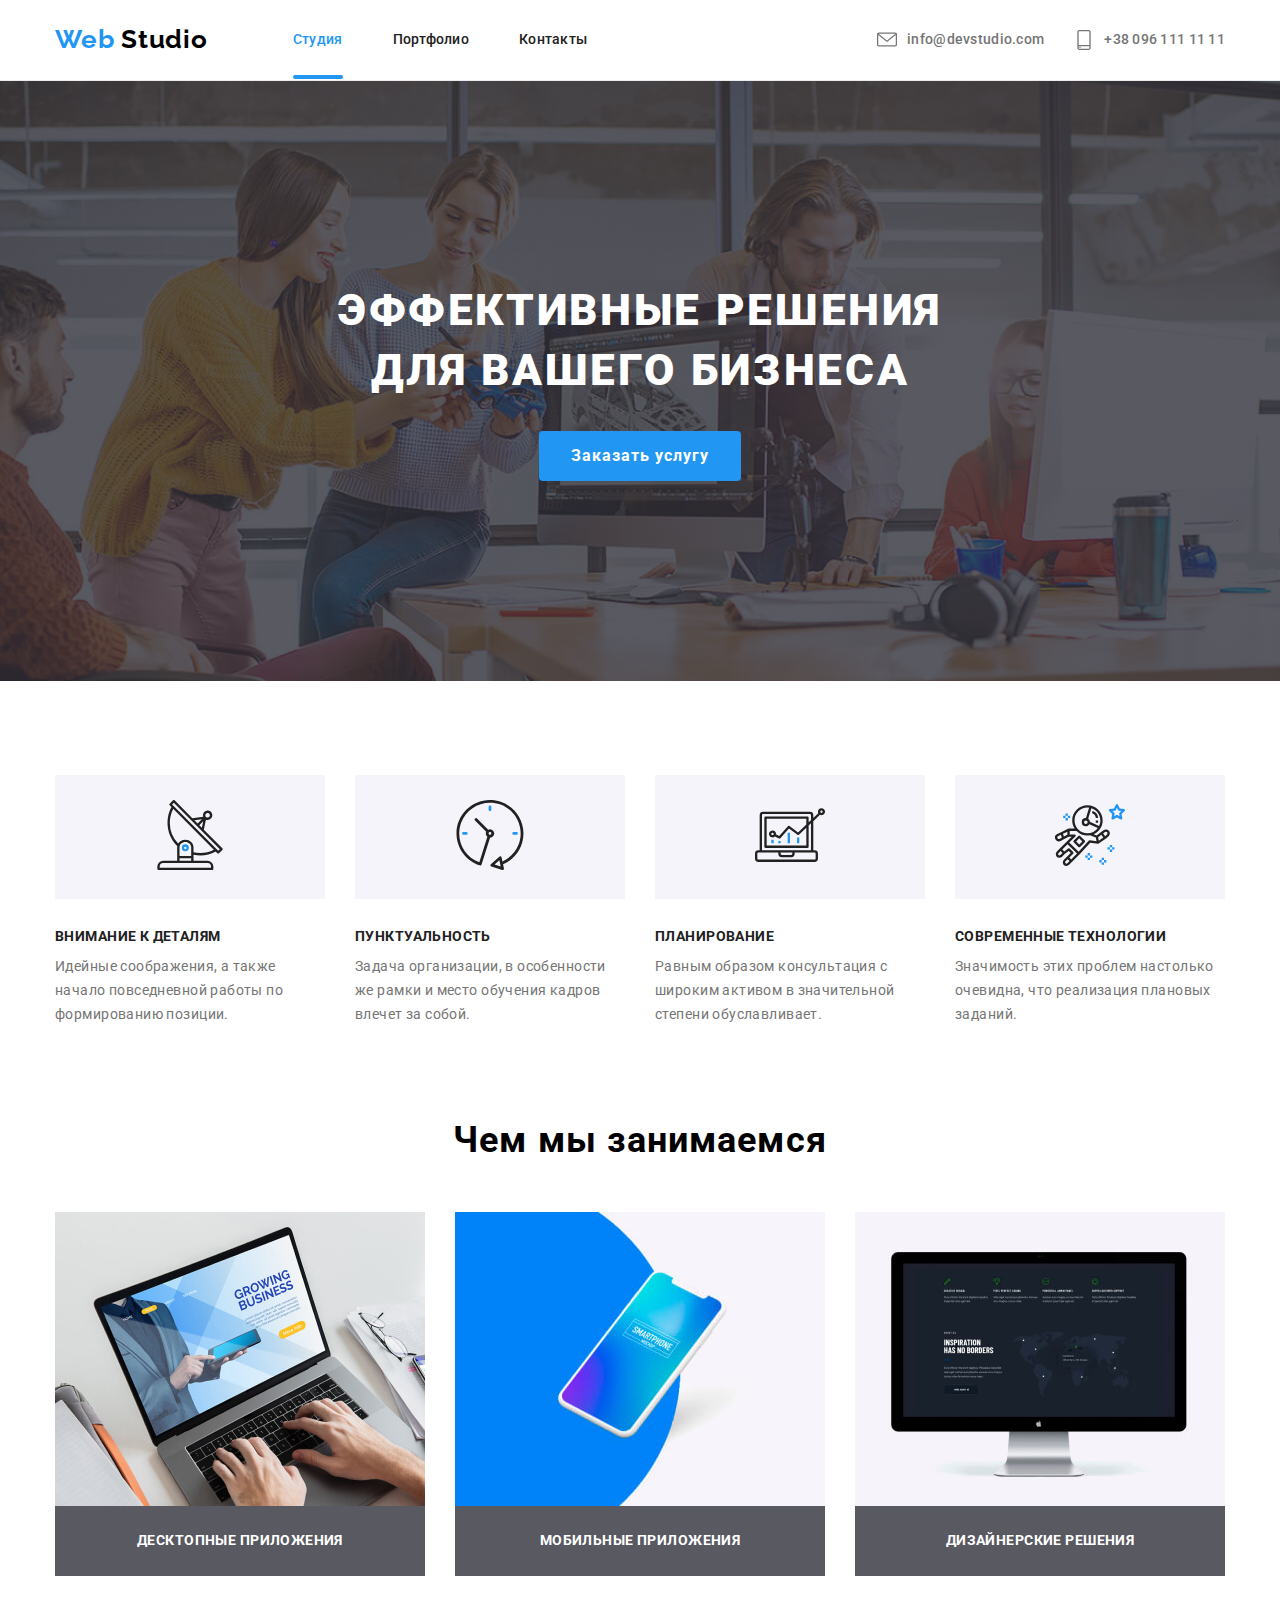
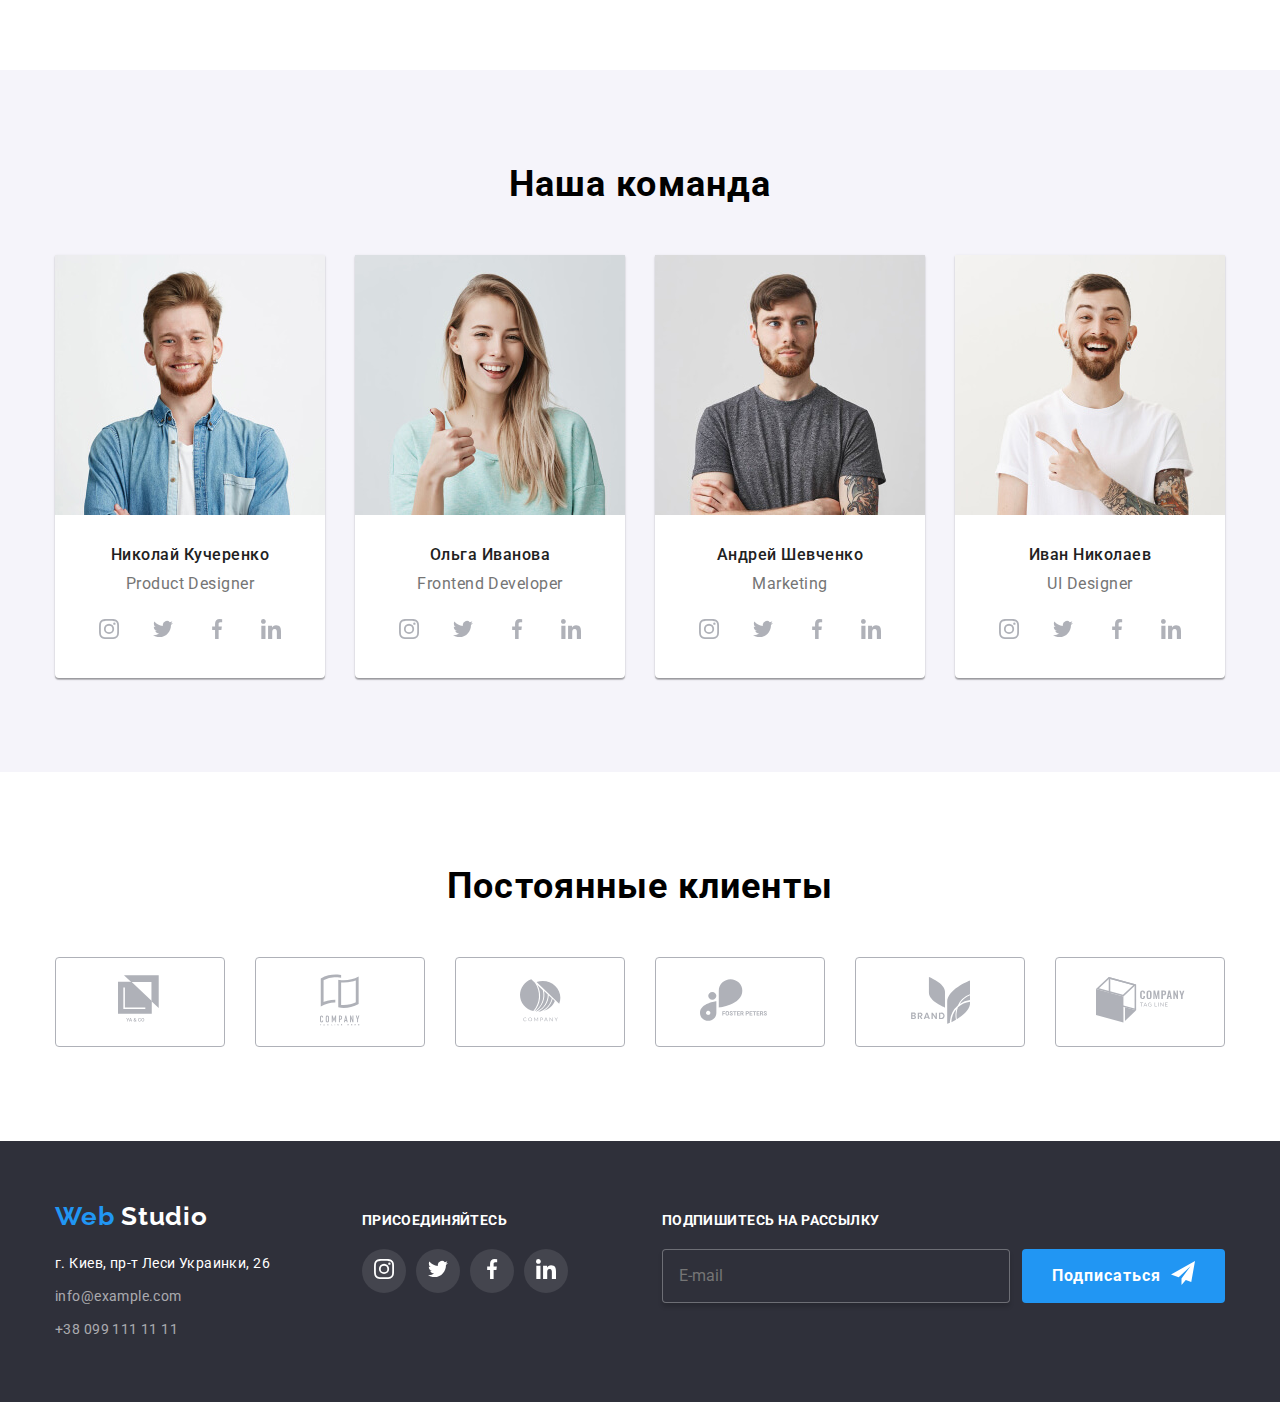
==== commit c909e385: "test changing link" ====
--- a/index.html
+++ b/index.html
@@ -41,7 +41,7 @@
               <address>
                 <a class="link contacts" href="mailto:info@devstudio.com">
                   <svg class="address-icon">
-                    <use href="../images/sprite.svg#envelope"></use>
+                    <use href="./images/sprite.svg#envelope"></use>
                   </svg>
                   info@devstudio.com
                 </a>
@@ -51,7 +51,7 @@
               <address>
                 <a class="link contacts" href="tel:+380961111111">
                   <svg class="address-icon">
-                    <use href="../images/sprite.svg#smartphone"></use>
+                    <use href="./images/sprite.svg#smartphone"></use>
                   </svg>
                   +38 096 111 11 11
                 </a>
--- a/css/styles.css
+++ b/css/styles.css
@@ -9,6 +9,9 @@
   --caption-bg: rgba(47, 48, 58, 0.8);
   --our-team-bg: #f5f4fa;
   --border-logo-color: #afb1b8;
+  --customers-logo-color: #afb1b8;
+  --social-icon-color: #afb1b8;
+  --social-icon-accent: #ffffff;
 
   --footer-bg: #2f303a;
   --footer-contacts-color: rgba(255, 255, 255, 0.6);
@@ -130,7 +133,26 @@
 }
 
 .address-icon {
+  width: 30px;
+  height: 30px;
   padding-right: 10px;
+
+  fill: var(--contacts-color);
+}
+
+.nav .item .current::after {
+  content: '';
+  width: auto;
+  height: 4px;
+  border-radius: 2px;
+  display: block;
+  margin-top: 28px;
+
+  background-color: var(--accent-color);
+}
+
+.link.current {
+  padding-bottom: 0px;
 }
 
 .address-item:not(:last-child) {
@@ -141,6 +163,7 @@
   padding-top: 32px;
   padding-bottom: 32px;
   display: flex;
+  align-items: center;
 }
 
 .link,
@@ -161,6 +184,11 @@
   color: var(--accent-color);
 }
 
+.contacts:hover .address-icon,
+.contacts:focus .address-icon {
+  fill: var(--accent-color);
+}
+
 .contacts {
   color: var(--contacts-color);
 }
@@ -174,7 +202,10 @@
   flex-direction: column;
   justify-content: center;
 
-  background-color: var(--hero-bg);
+  background-image: linear-gradient(var(--hero-bg), var(--hero-bg)),
+    url(../images/background/header.jpg);
+  background-repeat: no-repeat;
+  background-position: center;
 }
 
 .hero-title {
@@ -191,6 +222,7 @@
 }
 
 .btn {
+  cursor: pointer;
   padding: 10px 32px;
   border-radius: 4px;
   min-width: 200px;
@@ -237,7 +269,7 @@
 .feature .item:not(:last-child),
 .what-we-do .item:not(:last-child),
 .our-team .item-member:not(:last-child),
-.customers .logo-icon:not(:last-child) {
+.customers .item:not(:last-child) {
   margin-right: 30px;
 }
 
@@ -329,8 +361,28 @@
   margin-right: 10px;
 }
 
-.network-icon {
-  padding: 12px 12px;
+.networks > .item {
+  display: flex;
+  justify-content: center;
+  align-items: center;
+  width: 44px;
+  height: 44px;
+  border-radius: 50%;
+  cursor: pointer;
+}
+
+.our-team .network-icon {
+  fill: var(--social-icon-color);
+}
+
+.networks > .item:hover .network-icon,
+.networks > .item:focus .network-icon {
+  fill: var(--social-icon-accent);
+}
+
+.networks > .item:hover,
+.networks > .item:focus {
+  background-color: var(--accent-color);
 }
 
 .our-team {
@@ -374,12 +426,13 @@
   line-height: 1.88;
 }
 
-.network-icon:hover {
+.network-icon:hover,
+.network-icon:focus {
   background-color: var(--accent-color);
 }
 
 /* ANCHOR Постоянные клиенты */
-.customers .logo-icon {
+.customers .item {
   width: 170px;
   height: 90px;
   display: flex;
@@ -388,6 +441,19 @@
 
   border: 1px solid var(--border-logo-color);
   border-radius: 4px;
+}
+
+.customers .item:hover {
+  cursor: pointer;
+  border-color: var(--accent-color);
+}
+
+.customers .logo-icon {
+  fill: var(--customers-logo-color);
+}
+
+.customers .item:hover .logo-icon {
+  fill: var(--accent-color);
 }
 
 /* ANCHOR Футер */
@@ -447,6 +513,10 @@
   margin-right: 10px;
 }
 
+.btn .icon-send {
+  fill: var(--btn-text-color);
+}
+
 .page-footer .form {
   display: flex;
 }
@@ -502,6 +572,23 @@
   background-color: var(--footer-bg);
 }
 
+.page-footer .networks > .item {
+  background-color: rgba(255, 255, 255, 0.1);
+}
+
+.our-team .network-icon {
+  fill: var(--social-icon-color);
+}
+
+.page-footer .network-icon {
+  fill: var(--social-icon-accent);
+}
+
+.networks > .item:hover,
+.networks > .item:focus {
+  background-color: var(--accent-color);
+}
+
 /* ANCHOR Portfolio page */
 .portfolio {
   padding: 94px 0px;
@@ -521,6 +608,7 @@
 }
 
 .filter-btn {
+  cursor: pointer;
   display: inline-block;
   padding: 6px 22px;
   border: 1px solid transparent;
@@ -542,8 +630,12 @@
 .filter-btn.current {
   color: var(--btn-text-color);
   background-color: var(--accent-color);
-}
-
+
+  box-shadow: 0px 2px 2px rgba(0, 0, 0, 0.12), 0px 1px 2px rgba(0, 0, 0, 0.08),
+    0px 3px 1px rgba(0, 0, 0, 0.1);
+}
+
+/* ANCHOR Все */
 .all-container {
   width: 1200px;
   padding-left: 15px;
@@ -568,6 +660,12 @@
   margin-bottom: 30px;
 }
 
+.list-all .item:hover {
+  cursor: pointer;
+  box-shadow: 1px 4px 6px rgba(0, 0, 0, 0.16), 0px 4px 4px rgba(0, 0, 0, 0.06),
+    0px 1px 1px rgba(0, 0, 0, 0.12);
+}
+
 .description-container {
   padding: 20px 24px;
 }
